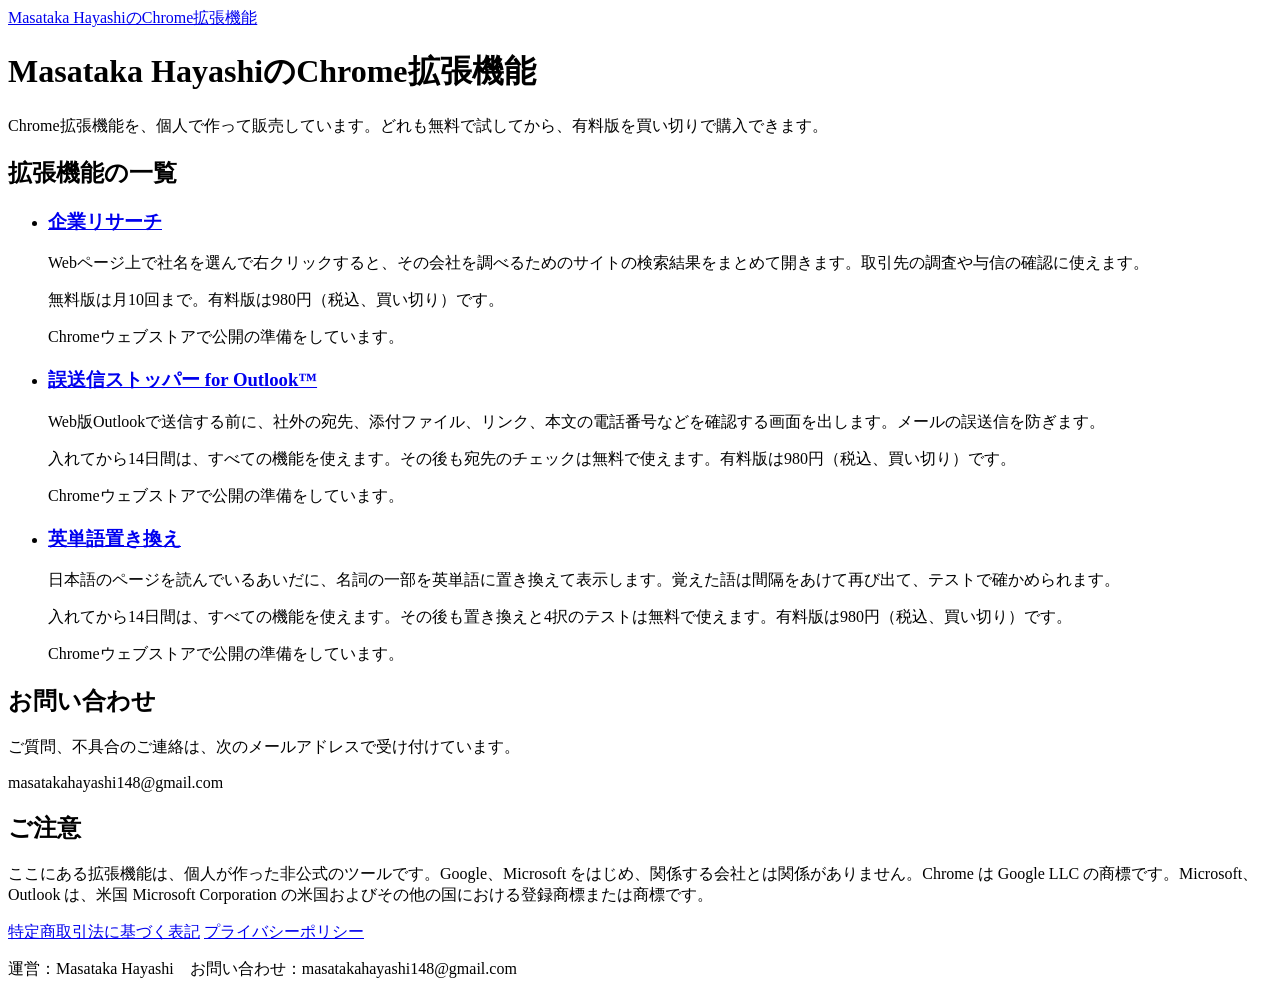
==== index.html @ 957b8486 "英単語置き換えの紹介ページとプライバシーポリシーを足し、一覧、特定商取引法に基づく表記、共通のプライバシーポリシーに載せる Co-Authored-By: Claude Opus 5 <noreply" ====
<!doctype html>
<html lang="ja">
<head>
  <meta charset="utf-8">
  <meta name="viewport" content="width=device-width, initial-scale=1">
  <title>Masataka HayashiのChrome拡張機能</title>
  <meta name="description" content="Masataka Hayashiが作って販売しているChrome拡張機能の一覧です。企業リサーチ、誤送信ストッパー for Outlook™、英単語置き換え。">
  <link rel="stylesheet" href="style.css">
</head>
<body>
  <header>
    <a href="./">Masataka HayashiのChrome拡張機能</a>
  </header>

  <main>
    <h1>Masataka HayashiのChrome拡張機能</h1>
    <p>Chrome拡張機能を、個人で作って販売しています。どれも無料で試してから、有料版を買い切りで購入できます。</p>

    <h2>拡張機能の一覧</h2>
    <ul class="products">
      <li>
        <h3><a href="https://aglle5638-blip.github.io/kigyo-research/">企業リサーチ</a></h3>
        <p>Webページ上で社名を選んで右クリックすると、その会社を調べるためのサイトの検索結果をまとめて開きます。取引先の調査や与信の確認に使えます。</p>
        <p>無料版は月10回まで。有料版は980円（税込、買い切り）です。</p>
        <p class="note">Chromeウェブストアで公開の準備をしています。</p>
      </li>
      <li>
        <h3><a href="gosoushin-stopper/">誤送信ストッパー for Outlook™</a></h3>
        <p>Web版Outlookで送信する前に、社外の宛先、添付ファイル、リンク、本文の電話番号などを確認する画面を出します。メールの誤送信を防ぎます。</p>
        <p>入れてから14日間は、すべての機能を使えます。その後も宛先のチェックは無料で使えます。有料版は980円（税込、買い切り）です。</p>
        <p class="note">Chromeウェブストアで公開の準備をしています。</p>
      </li>
      <li>
        <h3><a href="eitango-okikae/">英単語置き換え</a></h3>
        <p>日本語のページを読んでいるあいだに、名詞の一部を英単語に置き換えて表示します。覚えた語は間隔をあけて再び出て、テストで確かめられます。</p>
        <p>入れてから14日間は、すべての機能を使えます。その後も置き換えと4択のテストは無料で使えます。有料版は980円（税込、買い切り）です。</p>
        <p class="note">Chromeウェブストアで公開の準備をしています。</p>
      </li>
    </ul>

    <h2>お問い合わせ</h2>
    <p>ご質問、不具合のご連絡は、次のメールアドレスで受け付けています。</p>
    <p>masatakahayashi148@gmail.com</p>

    <h2>ご注意</h2>
    <p>ここにある拡張機能は、個人が作った非公式のツールです。Google、Microsoft をはじめ、関係する会社とは関係がありません。Chrome は Google LLC の商標です。Microsoft、Outlook は、米国 Microsoft Corporation の米国およびその他の国における登録商標または商標です。</p>
  </main>

  <footer>
    <a href="tokushoho.html">特定商取引法に基づく表記</a>
    <a href="privacy.html">プライバシーポリシー</a>
    <p>運営：Masataka Hayashi　お問い合わせ：masatakahayashi148@gmail.com</p>
  </footer>
</body>
</html>
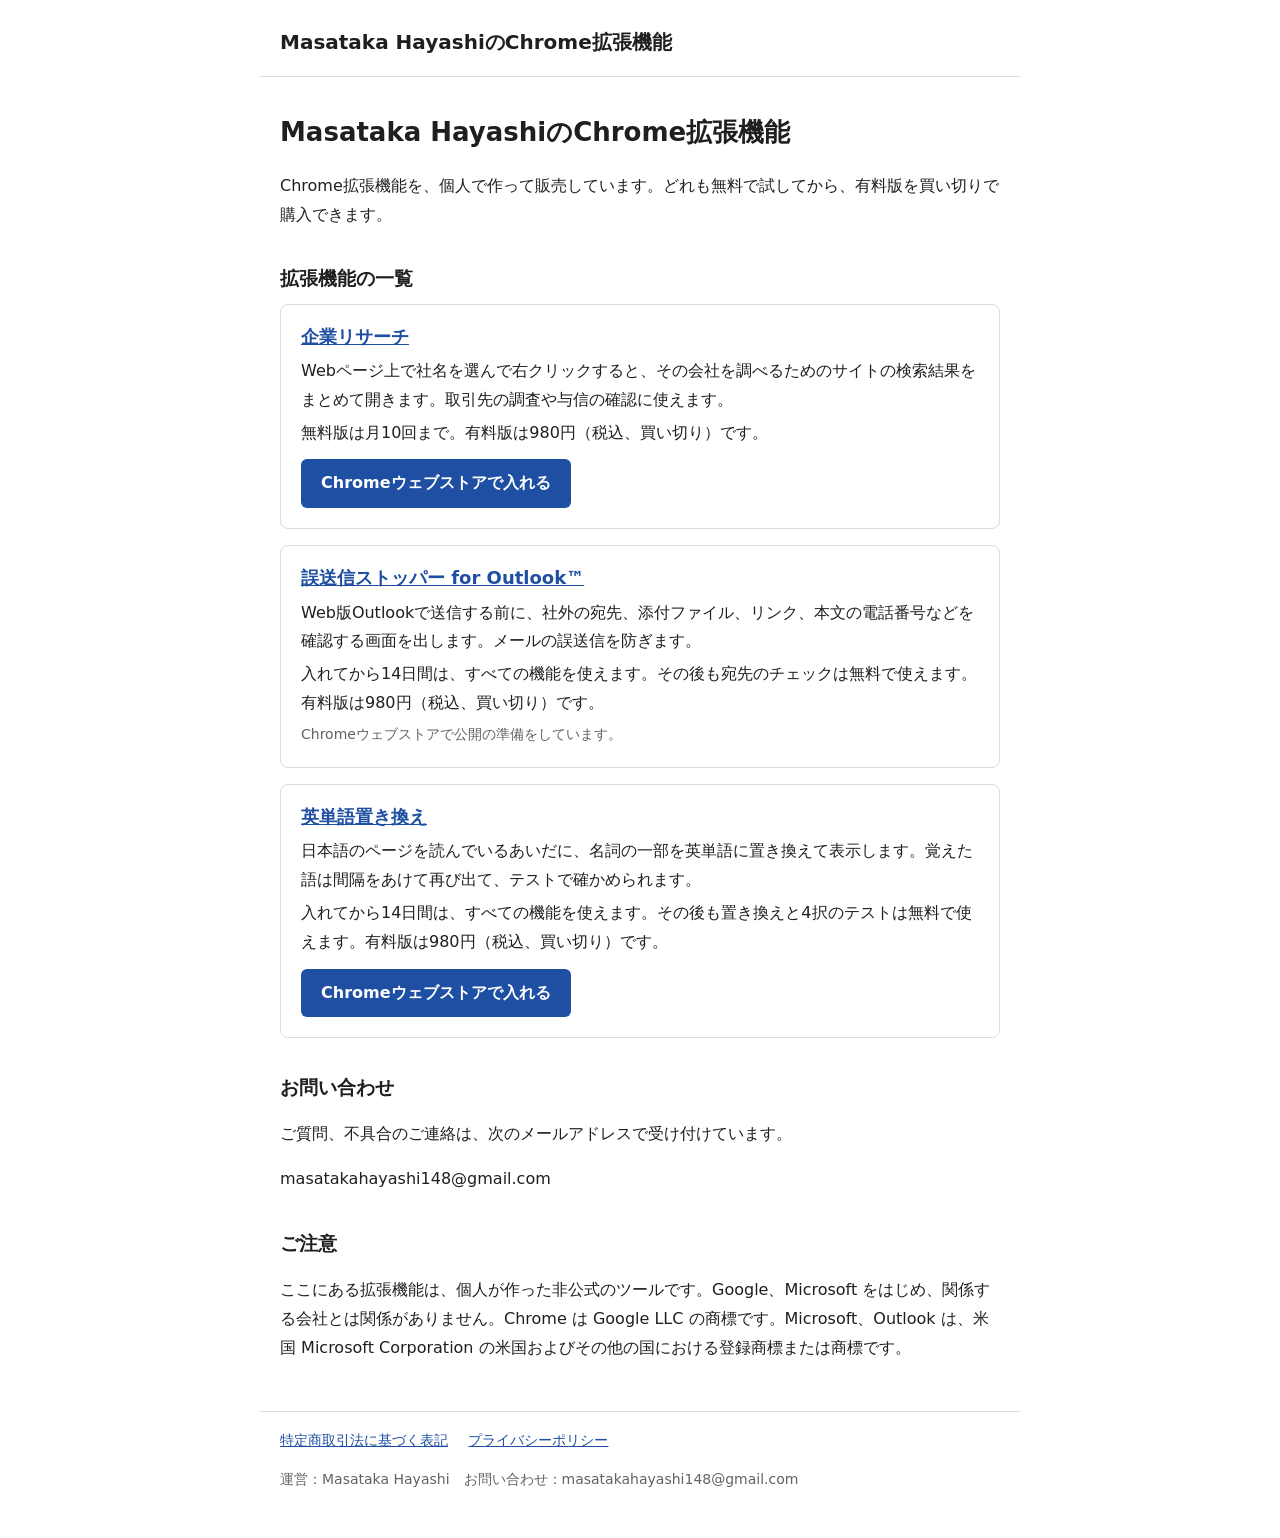
==== commit 8bddb874: "公開済みの企業リサーチと英単語置き換えに、Chromeウェブストアへのボタンを置く Co-Authored-By: Claude Opus 5 <noreply@anthropic.com>" ====
--- a/index.html
+++ b/index.html
@@ -19,10 +19,10 @@
     <h2>拡張機能の一覧</h2>
     <ul class="products">
       <li>
-        <h3><a href="https://aglle5638-blip.github.io/kigyo-research/">企業リサーチ</a></h3>
+        <h3><a href="https://mhdeveloperaccount.github.io/kigyo-research/">企業リサーチ</a></h3>
         <p>Webページ上で社名を選んで右クリックすると、その会社を調べるためのサイトの検索結果をまとめて開きます。取引先の調査や与信の確認に使えます。</p>
         <p>無料版は月10回まで。有料版は980円（税込、買い切り）です。</p>
-        <p class="note">Chromeウェブストアで公開の準備をしています。</p>
+        <p><a class="cta" href="https://chromewebstore.google.com/detail/jkmiamkfhlkgbojgkjkimecghgchalpo">Chromeウェブストアで入れる</a></p>
       </li>
       <li>
         <h3><a href="gosoushin-stopper/">誤送信ストッパー for Outlook™</a></h3>
@@ -34,7 +34,7 @@
         <h3><a href="eitango-okikae/">英単語置き換え</a></h3>
         <p>日本語のページを読んでいるあいだに、名詞の一部を英単語に置き換えて表示します。覚えた語は間隔をあけて再び出て、テストで確かめられます。</p>
         <p>入れてから14日間は、すべての機能を使えます。その後も置き換えと4択のテストは無料で使えます。有料版は980円（税込、買い切り）です。</p>
-        <p class="note">Chromeウェブストアで公開の準備をしています。</p>
+        <p><a class="cta" href="https://chromewebstore.google.com/detail/onfeickpnhmddnmibehaaholhckcnhnn">Chromeウェブストアで入れる</a></p>
       </li>
     </ul>
 
--- a/style.css
+++ b/style.css
@@ -0,0 +1,137 @@
+:root {
+  --bg: #ffffff;
+  --text: #1f1f1f;
+  --muted: #5f6368;
+  --border: #dadce0;
+  --accent: #1e4fa3;
+  color-scheme: light;
+}
+
+* {
+  box-sizing: border-box;
+}
+
+body {
+  margin: 0;
+  background: var(--bg);
+  color: var(--text);
+  font: 16px/1.8 system-ui, -apple-system, "Hiragino Sans", "Yu Gothic UI", sans-serif;
+}
+
+header,
+main,
+footer {
+  max-width: 760px;
+  margin: 0 auto;
+  padding: 0 20px;
+}
+
+header {
+  display: flex;
+  align-items: center;
+  gap: 12px;
+  padding-top: 24px;
+  padding-bottom: 16px;
+  border-bottom: 1px solid var(--border);
+}
+
+header img {
+  width: 40px;
+  height: 40px;
+}
+
+header a {
+  color: var(--text);
+  font-size: 20px;
+  font-weight: 700;
+  text-decoration: none;
+}
+
+h1 {
+  margin: 32px 0 16px;
+  font-size: 26px;
+}
+
+h2 {
+  margin: 32px 0 8px;
+  font-size: 19px;
+}
+
+a {
+  color: var(--accent);
+}
+
+table {
+  width: 100%;
+  border-collapse: collapse;
+}
+
+th,
+td {
+  padding: 10px 12px;
+  border: 1px solid var(--border);
+  vertical-align: top;
+  text-align: left;
+}
+
+th {
+  width: 30%;
+  background: #f6f8fb;
+  font-weight: 600;
+}
+
+.note {
+  color: var(--muted);
+  font-size: 14px;
+}
+
+footer {
+  margin-top: 48px;
+  padding-top: 16px;
+  padding-bottom: 32px;
+  border-top: 1px solid var(--border);
+  color: var(--muted);
+  font-size: 14px;
+}
+
+footer a {
+  margin-right: 16px;
+}
+
+/* トップページの製品の一覧 */
+.products {
+  list-style: none;
+  margin: 0;
+  padding: 0;
+}
+
+.products li {
+  border: 1px solid var(--border);
+  border-radius: 8px;
+  padding: 16px 20px;
+  margin-bottom: 16px;
+}
+
+.products h3 {
+  margin: 0 0 4px;
+  font-size: 18px;
+}
+
+.products p {
+  margin: 4px 0;
+}
+
+.cta {
+  display: inline-block;
+  margin-top: 8px;
+  padding: 10px 20px;
+  border-radius: 6px;
+  background: var(--accent);
+  color: #ffffff;
+  font-weight: 600;
+  text-decoration: none;
+}
+
+.cta:hover {
+  background: #17408a;
+}
